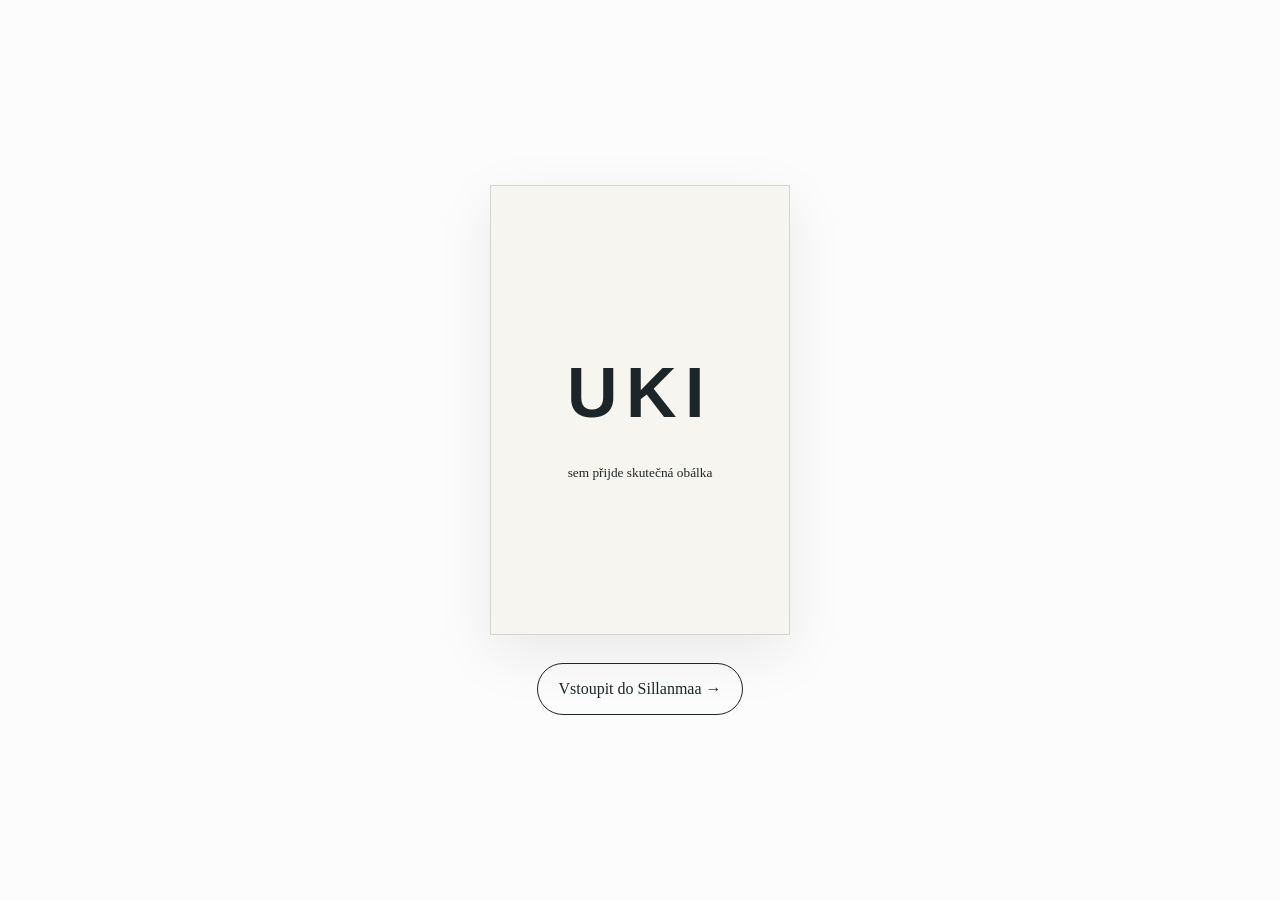
==== index.html @ 5e192d24 "Add files via upload" ====
<!doctype html>
<html lang="cs">
<head>
  <meta charset="utf-8">
  <meta name="viewport" content="width=device-width,initial-scale=1">
  <title>UKI</title>
  <link rel="stylesheet" href="style.css">
</head>
<body>
<main class="screen">
  <div class="enter-wrap fade-in">
    <div class="book-cover" aria-label="Zástupné místo pro skutečnou obálku knihy Uki">
      <div class="uki">UKI</div>
      <small>sem přijde skutečná obálka</small>
    </div>
    <a class="button" href="vstup.html">Vstoupit do Sillanmaa →</a>
  </div>
</main>
</body>
</html>
---- style.css ----
:root {
  --ink: #1c2528;
  --paper: #f7f5ef;
  --snow: #fbfcfb;
  --line: rgba(28, 37, 40, .16);
  --accent: #2d6f78;
}

* { box-sizing: border-box; }
html { scroll-behavior: smooth; }
body {
  margin: 0;
  color: var(--ink);
  background: var(--snow);
  font-family: Georgia, 'Times New Roman', serif;
  line-height: 1.65;
}

.screen {
  min-height: 100svh;
  display: grid;
  place-items: center;
  padding: 32px 20px;
}
.enter-wrap { text-align: center; }
.book-cover {
  width: min(72vw, 300px);
  aspect-ratio: 2 / 3;
  display: grid;
  place-content: center;
  gap: 10px;
  margin: 0 auto 28px;
  border: 1px solid var(--line);
  background: var(--paper);
  box-shadow: 0 18px 55px rgba(0,0,0,.08);
}
.uki, .brand {
  font-family: Arial, Helvetica, sans-serif;
  font-weight: 800;
  letter-spacing: .12em;
}
.uki { font-size: clamp(42px, 10vw, 70px); }
.button {
  display: inline-block;
  padding: 12px 20px;
  border: 1px solid var(--ink);
  border-radius: 999px;
  color: var(--ink);
  text-decoration: none;
  background: transparent;
  transition: .2s ease;
}
.button:hover { transform: translateY(-1px); background: var(--ink); color: white; }

.site-header {
  max-width: 980px;
  margin: 0 auto;
  padding: 26px 24px;
  display: flex;
  justify-content: space-between;
  align-items: center;
  gap: 24px;
  border-bottom: 1px solid var(--line);
}
.brand { color: var(--ink); text-decoration: none; font-size: 22px; }
nav { display: flex; gap: 20px; flex-wrap: wrap; }
nav a { color: var(--ink); text-decoration: none; font-family: Arial, Helvetica, sans-serif; font-size: 14px; }

.content-wrap { max-width: 820px; margin: 0 auto; padding: 54px 24px 100px; }
.paper-section { padding: 44px 0; border-bottom: 1px solid var(--line); }
.eyebrow {
  margin: 0 0 8px;
  font: 700 12px/1.3 Arial, Helvetica, sans-serif;
  letter-spacing: .15em;
  color: var(--accent);
}
h1, h2 { margin: 0 0 24px; font-weight: 500; line-height: 1.12; }
h1 { font-size: clamp(40px, 7vw, 68px); }
h2 { font-size: clamp(32px, 5vw, 48px); }
.prose { font-size: clamp(18px, 2.5vw, 21px); }
.prose p { margin: 0 0 1em; }
.sample-note { max-width: 620px; margin: 0 0 24px; font-size: 18px; }
.empty-note { display: none; font-style: italic; opacity: .65; }
.sample-section.is-empty .empty-note { display: block; }

@media (max-width: 620px) {
  .site-header { align-items: flex-start; }
  nav { justify-content: flex-end; gap: 10px 14px; }
  .content-wrap { padding-top: 28px; }
  .paper-section { padding: 36px 0; }
}
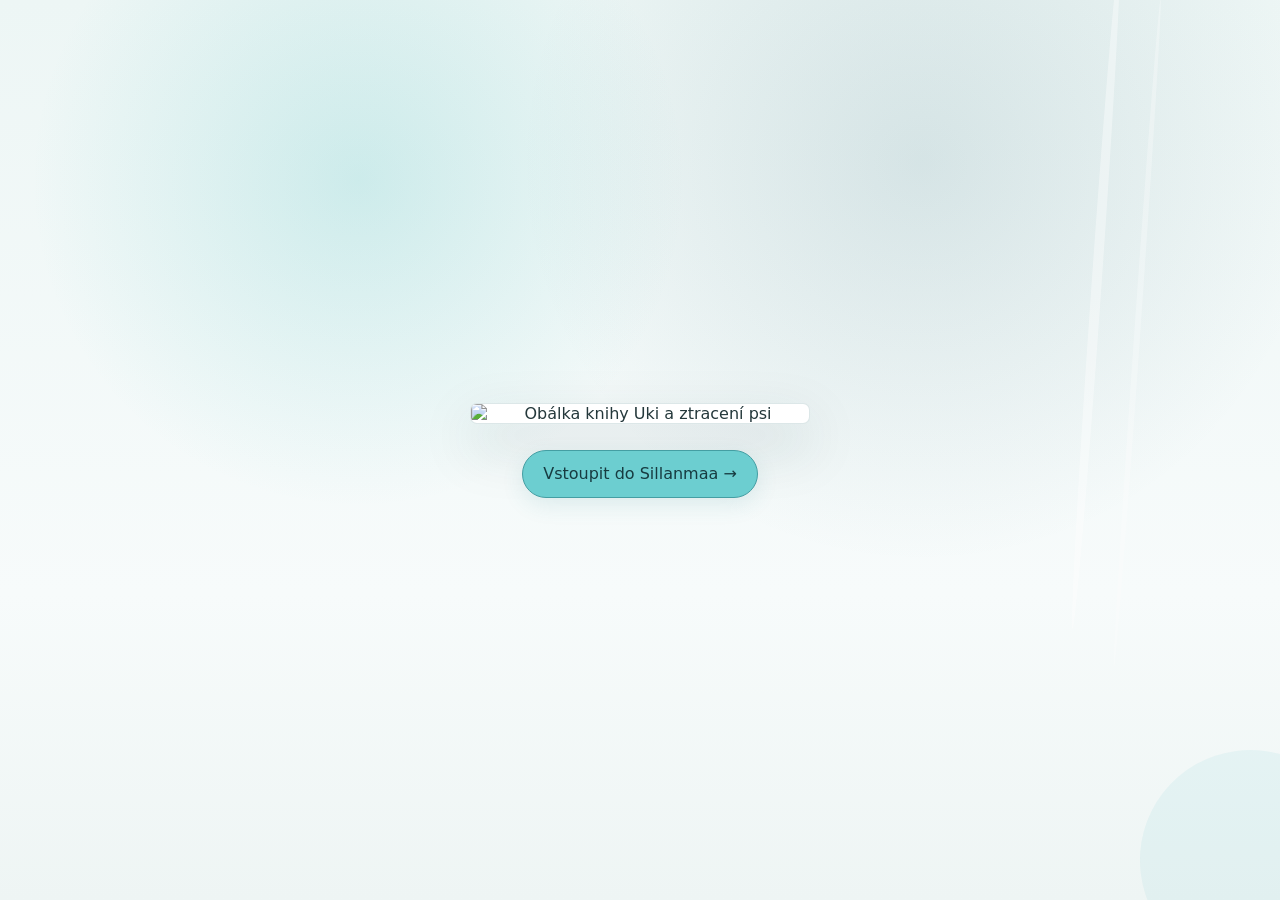
==== commit 13983ad1: "Add files via upload" ====
--- a/index.html
+++ b/index.html
@@ -3,17 +3,16 @@
 <head>
   <meta charset="utf-8">
   <meta name="viewport" content="width=device-width,initial-scale=1">
-  <title>UKI</title>
+  <title>UKI a ztracení psi</title>
   <link rel="stylesheet" href="style.css">
 </head>
 <body>
-<main class="screen">
+<main class="screen cover-screen">
   <div class="enter-wrap fade-in">
-    <div class="book-cover" aria-label="Zástupné místo pro skutečnou obálku knihy Uki">
-      <div class="uki">UKI</div>
-      <small>sem přijde skutečná obálka</small>
+    <div class="real-cover-wrap">
+      <img class="real-cover" src="assets/uki-cover.jpeg" alt="Obálka knihy Uki a ztracení psi">
     </div>
-    <a class="button" href="vstup.html">Vstoupit do Sillanmaa →</a>
+    <a class="button enter-sillanmaa" href="vstup.html">Vstoupit do Sillanmaa →</a>
   </div>
 </main>
 </body>
--- a/style.css
+++ b/style.css
@@ -1,91 +1,452 @@
-:root {
-  --ink: #1c2528;
-  --paper: #f7f5ef;
-  --snow: #fbfcfb;
-  --line: rgba(28, 37, 40, .16);
-  --accent: #2d6f78;
-}
-
-* { box-sizing: border-box; }
-html { scroll-behavior: smooth; }
-body {
-  margin: 0;
-  color: var(--ink);
-  background: var(--snow);
-  font-family: Georgia, 'Times New Roman', serif;
-  line-height: 1.65;
-}
-
-.screen {
-  min-height: 100svh;
-  display: grid;
-  place-items: center;
-  padding: 32px 20px;
-}
-.enter-wrap { text-align: center; }
-.book-cover {
-  width: min(72vw, 300px);
-  aspect-ratio: 2 / 3;
-  display: grid;
-  place-content: center;
-  gap: 10px;
-  margin: 0 auto 28px;
-  border: 1px solid var(--line);
-  background: var(--paper);
-  box-shadow: 0 18px 55px rgba(0,0,0,.08);
-}
-.uki, .brand {
-  font-family: Arial, Helvetica, sans-serif;
-  font-weight: 800;
-  letter-spacing: .12em;
-}
-.uki { font-size: clamp(42px, 10vw, 70px); }
-.button {
-  display: inline-block;
-  padding: 12px 20px;
-  border: 1px solid var(--ink);
-  border-radius: 999px;
-  color: var(--ink);
-  text-decoration: none;
-  background: transparent;
-  transition: .2s ease;
-}
-.button:hover { transform: translateY(-1px); background: var(--ink); color: white; }
-
-.site-header {
-  max-width: 980px;
-  margin: 0 auto;
-  padding: 26px 24px;
-  display: flex;
-  justify-content: space-between;
-  align-items: center;
-  gap: 24px;
-  border-bottom: 1px solid var(--line);
-}
-.brand { color: var(--ink); text-decoration: none; font-size: 22px; }
-nav { display: flex; gap: 20px; flex-wrap: wrap; }
-nav a { color: var(--ink); text-decoration: none; font-family: Arial, Helvetica, sans-serif; font-size: 14px; }
-
-.content-wrap { max-width: 820px; margin: 0 auto; padding: 54px 24px 100px; }
-.paper-section { padding: 44px 0; border-bottom: 1px solid var(--line); }
-.eyebrow {
-  margin: 0 0 8px;
-  font: 700 12px/1.3 Arial, Helvetica, sans-serif;
-  letter-spacing: .15em;
-  color: var(--accent);
-}
-h1, h2 { margin: 0 0 24px; font-weight: 500; line-height: 1.12; }
-h1 { font-size: clamp(40px, 7vw, 68px); }
-h2 { font-size: clamp(32px, 5vw, 48px); }
-.prose { font-size: clamp(18px, 2.5vw, 21px); }
-.prose p { margin: 0 0 1em; }
-.sample-note { max-width: 620px; margin: 0 0 24px; font-size: 18px; }
-.empty-note { display: none; font-style: italic; opacity: .65; }
-.sample-section.is-empty .empty-note { display: block; }
-
-@media (max-width: 620px) {
-  .site-header { align-items: flex-start; }
-  nav { justify-content: flex-end; gap: 10px 14px; }
-  .content-wrap { padding-top: 28px; }
-  .paper-section { padding: 36px 0; }
-}
+:root{
+  --ice:#f6fbfb;
+  --snow:#ffffff;
+  --mist:#e7f1f1;
+  --line:#c9dddd;
+  --turq:#5bbfc2;
+  --turq-dark:#3b9fa3;
+  --ink:#24383b;
+  --muted:#6a7f82;
+  --warm:#f3e7c2;
+}
+*{box-sizing:border-box}
+html{scroll-behavior:smooth}
+body{
+  margin:0;
+  font-family:Inter, ui-sans-serif, system-ui, -apple-system, BlinkMacSystemFont, "Segoe UI", sans-serif;
+  color:var(--ink);
+  background:var(--ice);
+}
+a{color:inherit;text-decoration:none}
+button,a.button{
+  font:inherit;
+}
+.page{
+  min-height:100vh;
+  display:flex;
+  flex-direction:column;
+}
+.screen{
+  min-height:100vh;
+  display:grid;
+  place-items:center;
+  padding:32px 20px;
+  position:relative;
+  overflow:hidden;
+}
+.screen::before,
+.screen::after{
+  content:"";
+  position:absolute;
+  width:10px;
+  height:75%;
+  background:rgba(255,255,255,.88);
+  border-radius:60%;
+  transform:rotate(4deg);
+  top:-5%;
+  right:14%;
+  box-shadow:44px 38px 0 -2px rgba(255,255,255,.68);
+  pointer-events:none;
+}
+.screen::after{
+  width:220px;
+  height:220px;
+  border-radius:50%;
+  background:rgba(91,191,194,.09);
+  box-shadow:none;
+  top:auto;
+  right:-80px;
+  bottom:-70px;
+}
+.enter-wrap{
+  position:relative;
+  z-index:2;
+  display:grid;
+  justify-items:center;
+  gap:26px;
+  text-align:center;
+}
+.book-cover{
+  width:min(54vw,320px);
+  aspect-ratio:2/3;
+  border:1px solid var(--line);
+  background:
+    linear-gradient(180deg,rgba(255,255,255,.82),rgba(224,239,239,.95)),
+    linear-gradient(145deg,var(--snow),var(--mist));
+  border-radius:8px;
+  box-shadow:0 20px 50px rgba(36,56,59,.10);
+  display:grid;
+  place-items:center;
+  padding:24px;
+  position:relative;
+  overflow:hidden;
+}
+.book-cover .uki{
+  font-family:Georgia, serif;
+  font-size:clamp(3.5rem,12vw,6.4rem);
+  line-height:.8;
+  color:var(--turq);
+  letter-spacing:-.06em;
+}
+.book-cover small{
+  position:absolute;
+  bottom:22px;
+  color:var(--muted);
+  letter-spacing:.14em;
+  text-transform:uppercase;
+}
+.button{
+  display:inline-flex;
+  align-items:center;
+  justify-content:center;
+  min-height:48px;
+  padding:0 20px;
+  border-radius:999px;
+  border:1px solid var(--turq-dark);
+  background:var(--turq);
+  color:#163438;
+  font-weight:750;
+  cursor:pointer;
+  transition:transform .18s ease, background .18s ease;
+}
+.button.secondary{
+  background:var(--snow);
+  border-color:var(--line);
+}
+.button:hover{transform:translateY(-1px)}
+.motto{
+  max-width:780px;
+  text-align:center;
+  z-index:2;
+}
+.motto h1{
+  font-family:Georgia, serif;
+  font-weight:400;
+  font-size:clamp(2.1rem,7vw,4.8rem);
+  margin:0 0 42px;
+}
+.motto .next{
+  opacity:.92;
+}
+.topbar{
+  width:min(1120px,calc(100% - 32px));
+  margin:20px auto 0;
+  display:flex;
+  justify-content:space-between;
+  align-items:center;
+  gap:16px;
+}
+.brand{
+  font-family:Georgia,serif;
+  font-size:1.4rem;
+  color:var(--turq-dark);
+  font-weight:700;
+}
+.back{
+  color:var(--muted);
+  font-size:.95rem;
+}
+.content{
+  width:min(1040px,calc(100% - 36px));
+  margin:0 auto;
+  padding:64px 0 80px;
+}
+.kicker{
+  text-transform:uppercase;
+  letter-spacing:.18em;
+  color:var(--muted);
+  font-weight:800;
+  font-size:.74rem;
+}
+h1,h2{
+  font-family:Georgia,serif;
+  font-weight:500;
+}
+.content h1{
+  font-size:clamp(2.1rem,6vw,4rem);
+  margin:.3rem 0 1rem;
+}
+.lead{
+  max-width:720px;
+  font-size:1.13rem;
+  line-height:1.75;
+  color:#42595c;
+}
+.crossroads{
+  width:min(1000px,calc(100% - 36px));
+  margin:0 auto;
+  padding:50px 0 80px;
+}
+.crossroads-head{
+  text-align:center;
+  margin-bottom:42px;
+}
+.crossroads-head h1{
+  font-size:clamp(2.2rem,6vw,4.2rem);
+  margin:.25rem 0 .65rem;
+}
+.crossroads-grid{
+  display:grid;
+  grid-template-columns:repeat(3,minmax(0,1fr));
+  gap:18px;
+}
+.cross-card{
+  min-height:190px;
+  border:1px solid var(--line);
+  background:rgba(255,255,255,.72);
+  border-radius:20px;
+  padding:24px;
+  display:flex;
+  flex-direction:column;
+  justify-content:flex-end;
+  transition:transform .18s ease,border-color .18s ease,background .18s ease;
+  position:relative;
+  overflow:hidden;
+}
+.cross-card::before{
+  content:"";
+  position:absolute;
+  top:18px;
+  right:20px;
+  width:32px;
+  height:32px;
+  border-top:1px solid var(--turq);
+  border-right:1px solid var(--turq);
+  opacity:.7;
+}
+.cross-card:hover{
+  transform:translateY(-3px);
+  border-color:#8fc8ca;
+  background:#fff;
+}
+.cross-card h2{
+  margin:0 0 7px;
+  font-size:1.55rem;
+}
+.cross-card p{
+  margin:0;
+  color:var(--muted);
+  line-height:1.5;
+}
+.cards{
+  margin-top:34px;
+  display:grid;
+  grid-template-columns:repeat(3,minmax(0,1fr));
+  gap:18px;
+}
+.card{
+  border:1px solid var(--line);
+  border-radius:18px;
+  background:rgba(255,255,255,.76);
+  padding:22px;
+}
+.card h2{margin:.1rem 0 .6rem}
+.placeholder{
+  border:1px dashed #a8c9ca;
+  background:linear-gradient(145deg,#fafdfe,#e4f0ef);
+  border-radius:18px;
+  min-height:210px;
+  display:grid;
+  place-items:center;
+  color:var(--muted);
+  text-align:center;
+  padding:24px;
+}
+.gallery{
+  margin-top:34px;
+  display:grid;
+  grid-template-columns:repeat(3,minmax(0,1fr));
+  gap:16px;
+}
+.gallery .placeholder{aspect-ratio:4/3;min-height:0}
+.audio-box{
+  margin-top:36px;
+  max-width:680px;
+  border:1px solid var(--line);
+  background:#fff;
+  border-radius:20px;
+  padding:24px;
+}
+.audio-row{
+  display:flex;
+  gap:16px;
+  align-items:center;
+}
+.play{
+  width:48px;height:48px;border-radius:50%;border:1px solid var(--turq-dark);
+  background:var(--turq);cursor:pointer;font-size:1rem;
+}
+.progress{
+  height:4px;background:var(--mist);border-radius:999px;margin-top:18px;overflow:hidden
+}
+.progress span{
+  display:block;height:100%;width:0;background:var(--turq);transition:width .35s ease
+}
+.timeline{
+  margin-top:36px;
+  display:grid;
+  gap:16px;
+}
+.timeline .card{display:grid;grid-template-columns:64px 1fr;gap:18px}
+.num{
+  font-family:Georgia,serif;
+  font-size:2rem;
+  color:var(--turq-dark);
+}
+.events{
+  margin-top:34px;
+  border-top:1px solid var(--line);
+}
+.event{
+  display:grid;
+  grid-template-columns:90px 1fr;
+  gap:18px;
+  padding:22px 0;
+  border-bottom:1px solid var(--line);
+}
+.event-date{
+  font-weight:800;
+  color:var(--turq-dark);
+}
+.quote{
+  margin-top:32px;
+  max-width:720px;
+  border-left:3px solid var(--turq);
+  padding-left:20px;
+  font-family:Georgia,serif;
+  font-size:1.35rem;
+  line-height:1.55;
+}
+.footer{
+  margin-top:auto;
+  padding:28px 18px 38px;
+  text-align:center;
+  color:var(--muted);
+  font-size:.9rem;
+}
+.fade-in{animation:fade .7s ease both}
+@keyframes fade{from{opacity:0;transform:translateY(6px)}to{opacity:1;transform:none}}
+@media (max-width:760px){
+  .crossroads-grid,.cards,.gallery{grid-template-columns:1fr}
+  .topbar{margin-top:14px}
+  .content{padding-top:46px}
+}
+@media (prefers-reduced-motion:reduce){
+  *{scroll-behavior:auto!important;animation:none!important;transition:none!important}
+}
+
+
+/* --- Vstupní stránka podle skutečné obálky Uki --- */
+.cover-screen{
+  background:
+    radial-gradient(circle at 28% 20%, rgba(45,180,181,.18), transparent 28%),
+    radial-gradient(circle at 72% 18%, rgba(24,88,105,.12), transparent 34%),
+    linear-gradient(180deg,#edf6f5 0%,#f7fbfb 66%,#eef5f4 100%);
+}
+.cover-screen::before{
+  opacity:.45;
+}
+.real-cover-wrap{
+  width:min(58vw,340px);
+  border-radius:7px;
+  overflow:hidden;
+  box-shadow:0 22px 55px rgba(21,55,63,.18);
+  border:1px solid rgba(80,133,140,.20);
+  background:#fff;
+}
+.real-cover{
+  display:block;
+  width:100%;
+  height:auto;
+}
+.enter-sillanmaa{
+  background:#6cced0;
+  color:#173b40;
+  border-color:#449ea3;
+  box-shadow:0 7px 22px rgba(45,134,140,.12);
+}
+.enter-sillanmaa:hover{
+  background:#79d5d6;
+}
+@media (max-width:560px){
+  .real-cover-wrap{width:min(76vw,320px)}
+}
+
+
+/* --- Jak vznikla Uki --- */
+.story-block{
+  max-width:780px;
+  margin-top:34px;
+  font-family:Georgia,serif;
+  font-size:1.14rem;
+  line-height:1.9;
+  color:#354b4e;
+}
+.story-block p{margin:0 0 1.35rem}
+.story-block blockquote{
+  margin:28px 0;
+  padding:18px 22px;
+  border-left:3px solid var(--turq);
+  background:rgba(255,255,255,.62);
+  font-size:1.35rem;
+  font-style:italic;
+}
+.story-emphasis{
+  font-size:1.35rem;
+  color:var(--turq-dark);
+}
+.story-ending{
+  font-size:1.28rem;
+}
+.origin-gallery,
+.timeline-section{
+  margin-top:64px;
+}
+.origin-gallery h2{
+  font-size:clamp(1.8rem,4vw,2.6rem);
+  margin:.3rem 0 .8rem;
+}
+
+
+/* --- Původní ilustrace Uki --- */
+.origin-images{display:grid;grid-template-columns:1fr 1fr;gap:26px;margin-top:28px;align-items:start}
+.origin-images figure{margin:0;background:rgba(255,255,255,.68);padding:12px;border:1px solid rgba(80,133,140,.18);border-radius:12px}
+.origin-images img{display:block;width:100%;height:auto;border-radius:7px}
+.origin-images figcaption{text-align:center;color:var(--muted);font-size:.88rem;padding:10px 4px 2px}
+
+/* --- Pointa / kampaň --- */
+.campaign-actions{margin:58px auto 0;max-width:780px;display:flex;flex-wrap:wrap;justify-content:center;gap:14px;text-align:center}
+.campaign-button{min-width:250px;background:#6cced0;color:#173b40;border-color:#449ea3}
+.campaign-button-alt{background:transparent;color:var(--turq-dark);border:1px solid var(--turq)}
+.campaign-note{flex-basis:100%;margin:8px auto 0;color:var(--muted);font-size:.92rem;line-height:1.55}
+@media (max-width:760px){.origin-images{grid-template-columns:1fr}.campaign-actions{margin-top:42px}.campaign-button{width:100%}}
+
+/* --- doplnění: kniha, PDF ukázka a cesta na sever --- */
+.book-section,
+.sample-box,
+.travel-teaser {
+  margin-top: 2.6rem;
+}
+.cms-prose p {
+  margin: 0 0 1em;
+}
+.sample-box {
+  padding: 2rem;
+  border: 1px solid rgba(30, 48, 55, .14);
+  border-radius: 24px;
+  background: rgba(255,255,255,.55);
+}
+.sample-box .button { margin-top: .8rem; }
+.muted { opacity: .62; font-size: .95rem; }
+.travel-teaser {
+  max-width: 760px;
+  margin-inline: auto;
+  text-align: center;
+  padding: 2.4rem 2rem;
+  border-top: 1px solid rgba(30,48,55,.14);
+}
+.travel-teaser p { max-width: 580px; margin: .8rem auto 1.5rem; }
+.travel-page .quote { margin: 2rem 0; }
+@media (max-width: 640px) {
+  .sample-box, .travel-teaser { padding: 1.4rem 1rem; }
+}
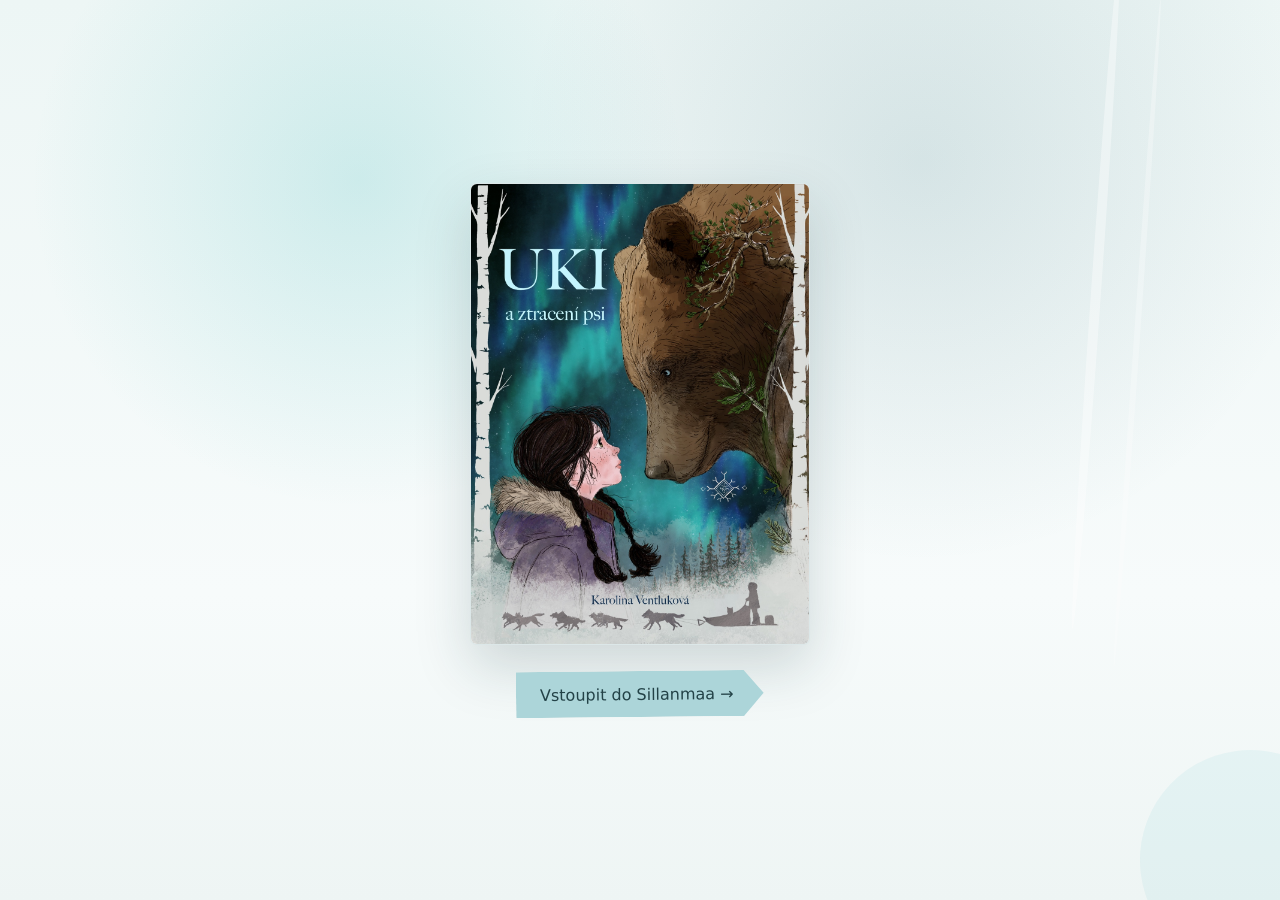
==== commit 21c8f993: "Use bookmark styling on Sillanmaa entry button" ====
--- a/index.html
+++ b/index.html
@@ -5,6 +5,7 @@
   <meta name="viewport" content="width=device-width,initial-scale=1">
   <title>UKI a ztracení psi</title>
   <link rel="stylesheet" href="style.css">
+  <link rel="stylesheet" href="button-bookmarks.css?v=1">
 </head>
 <body>
 <main class="screen cover-screen">
--- a/style.css
+++ b/style.css
@@ -450,3 +450,529 @@
 @media (max-width: 640px) {
   .sample-box, .travel-teaser { padding: 1.4rem 1rem; }
 }
+
+
+/* CMS galerie a poslech */
+.cms-gallery{align-items:start}
+.gallery-item{margin:0;background:rgba(255,255,255,.72);border:1px solid rgba(28,60,67,.12);border-radius:16px;overflow:hidden;box-shadow:0 12px 34px rgba(20,48,54,.08)}
+.gallery-item img{display:block;width:100%;height:auto;aspect-ratio:4/3;object-fit:cover;background:#f3f6f5}
+.gallery-item figcaption{padding:14px 16px 16px;display:grid;gap:5px;color:var(--muted);line-height:1.45}
+.gallery-item figcaption strong{color:var(--ink);font-size:1rem}
+.gallery-item figcaption span{font-size:.92rem}
+.gallery-empty{text-align:center;margin:28px auto}
+.listen-page{max-width:900px}
+.listen-section{margin:34px 0 46px;padding:28px;border:1px solid rgba(28,60,67,.12);border-radius:20px;background:rgba(255,255,255,.58)}
+.listen-section h2{margin:.3rem 0 .6rem}
+.cms-audio audio{display:block;width:100%;margin-top:18px}
+.youtube-wrap{position:relative;width:100%;aspect-ratio:16/9;margin-top:20px;border-radius:18px;overflow:hidden;background:#111;box-shadow:0 14px 35px rgba(18,42,48,.12)}
+.youtube-wrap iframe{position:absolute;inset:0;width:100%;height:100%;border:0}
+.text-link{display:inline-block;margin-top:8px;color:var(--turq-dark);font-weight:700;text-decoration:none}
+.text-link:hover{text-decoration:underline}
+@media (max-width:760px){.listen-section{padding:22px 18px}.gallery-item img{aspect-ratio:auto}}
+
+
+/* --- definitivní oprava CMS galerie: celý obraz i na desktopu --- */
+.cms-gallery > .gallery-item{
+  display:flex;
+  flex-direction:column;
+  width:100%;
+  max-width:320px;
+  overflow:hidden;
+}
+.cms-gallery > .gallery-item > img{
+  display:block !important;
+  width:100% !important;
+  height:330px !important;
+  max-width:none !important;
+  max-height:none !important;
+  margin:0 !important;
+  padding:6px !important;
+  box-sizing:border-box !important;
+  object-fit:contain !important;
+  object-position:center center !important;
+  background:#fff !important;
+}
+.cms-gallery > .gallery-item > figcaption{
+  margin-top:auto;
+}
+@media (max-width:620px){
+  .cms-gallery > .gallery-item > img{
+    height:250px !important;
+    padding:5px !important;
+  }
+}
+/* =========================================================
+   SILLANMAA — NOČNÍ REŽIM
+   ========================================================= */
+
+.sillanmaa-page {
+  position: relative;
+  overflow-x: hidden;
+}
+
+.sillanmaa-page .page {
+  position: relative;
+  z-index: 2;
+}
+
+/* Vrstva noční oblohy */
+.sillanmaa-page .night-sky {
+  position: fixed;
+  inset: 0;
+  z-index: 0;
+  pointer-events: none;
+  opacity: 0;
+  overflow: hidden;
+
+  background:
+    radial-gradient(
+      circle at 50% 15%,
+      rgba(47, 88, 111, 0.24),
+      transparent 44%
+    ),
+    linear-gradient(
+      180deg,
+      #071926 0%,
+      #0a2230 48%,
+      #102c38 100%
+    );
+
+  transition: opacity 3s ease;
+}
+
+/* Zapnutí noci */
+.sillanmaa-page.is-night {
+  background: #071926;
+  color: #eef7f7;
+}
+
+.sillanmaa-page.is-night .night-sky {
+  opacity: 1;
+}
+
+.sillanmaa-page.is-night .page {
+  background: transparent;
+}
+
+/* Texty */
+.sillanmaa-page.is-night .brand {
+  color: #6fd1cf;
+}
+
+.sillanmaa-page.is-night .back,
+.sillanmaa-page.is-night .lead,
+.sillanmaa-page.is-night .campaign-note,
+.sillanmaa-page.is-night .travel-teaser p,
+.sillanmaa-page.is-night .footer {
+  color: rgba(232, 244, 246, 0.74);
+}
+
+.sillanmaa-page.is-night .kicker {
+  color: #6fd1cf;
+}
+
+.sillanmaa-page.is-night .crossroads-head h1,
+.sillanmaa-page.is-night .cross-card h2,
+.sillanmaa-page.is-night .travel-teaser h2 {
+  color: #f7fbfb;
+}
+
+/* Karty */
+.sillanmaa-page.is-night .cross-card {
+  background: rgba(7, 28, 40, 0.58);
+  border-color: rgba(112, 197, 201, 0.28);
+  box-shadow:
+    0 18px 45px rgba(0, 0, 0, 0.14),
+    inset 0 1px 0 rgba(255, 255, 255, 0.025);
+
+  backdrop-filter: blur(10px);
+  -webkit-backdrop-filter: blur(10px);
+}
+
+.sillanmaa-page.is-night .cross-card p {
+  color: rgba(232, 244, 246, 0.78);
+}
+
+.sillanmaa-page.is-night .cross-card::after {
+  border-color: rgba(111, 209, 207, 0.85);
+}
+
+.sillanmaa-page.is-night .cross-card:hover {
+  background: rgba(10, 39, 53, 0.68);
+  border-color: rgba(111, 209, 207, 0.48);
+}
+
+/* Travel blok */
+.sillanmaa-page.is-night .travel-teaser {
+  background: rgba(8, 30, 42, 0.42);
+  border-color: rgba(112, 197, 201, 0.2);
+}
+
+/* Tlačítka */
+.sillanmaa-page.is-night .button {
+  box-shadow: none;
+}
+
+.sillanmaa-page.is-night .button.secondary {
+  color: #eaf8f8;
+  border-color: rgba(111, 209, 207, 0.5);
+  background: rgba(8, 33, 45, 0.5);
+}
+
+/* =========================================================
+   POLÁRNÍ ZÁŘE
+   ========================================================= */
+
+.sillanmaa-page .aurora {
+  position: absolute;
+  top: -18vh;
+  left: -20vw;
+  width: 140vw;
+  height: 110vh;
+
+  opacity: 0;
+  filter: blur(28px);
+
+  transform-origin: center top;
+  transition:
+    opacity 42s ease-in-out,
+    transform 58s ease-in-out;
+}
+
+/* Hlavní zelenotyrkysová záře */
+.sillanmaa-page .aurora-one {
+  background:
+    radial-gradient(
+      ellipse at 38% 30%,
+      rgba(84, 221, 189, 0.34) 0%,
+      rgba(62, 182, 169, 0.22) 24%,
+      transparent 58%
+    );
+
+  transform:
+    rotate(-10deg)
+    scaleX(0.9)
+    translateY(-3%);
+}
+
+/* Druhý závoj */
+.sillanmaa-page .aurora-two {
+  background:
+    radial-gradient(
+      ellipse at 67% 34%,
+      rgba(87, 208, 189, 0.25) 0%,
+      rgba(54, 144, 159, 0.16) 30%,
+      transparent 61%
+    );
+
+  transform:
+    rotate(11deg)
+    scaleX(0.82)
+    translateY(5%);
+}
+
+/* Slabý studený nádech */
+.sillanmaa-page .aurora-three {
+  background:
+    radial-gradient(
+      ellipse at 50% 18%,
+      rgba(107, 128, 205, 0.14) 0%,
+      rgba(89, 104, 173, 0.08) 31%,
+      transparent 64%
+    );
+
+  transform:
+    rotate(-3deg)
+    scaleX(1.08);
+}
+
+/* Záře se začne objevovat */
+.sillanmaa-page.is-night.aurora-visible .aurora {
+  opacity: 1;
+}
+
+.sillanmaa-page.is-night.aurora-visible .aurora-one {
+  transform:
+    rotate(-6deg)
+    scaleX(1.04)
+    translateY(5%);
+}
+
+.sillanmaa-page.is-night.aurora-visible .aurora-two {
+  transform:
+    rotate(7deg)
+    scaleX(0.94)
+    translateY(-1%);
+}
+
+.sillanmaa-page.is-night.aurora-visible .aurora-three {
+  transform:
+    rotate(2deg)
+    scaleX(1.14)
+    translateY(3%);
+}
+
+/* Maximum — stále jemné, žádná diskotéka */
+.sillanmaa-page.is-night.aurora-peak .aurora-one {
+  opacity: 0.88;
+}
+
+.sillanmaa-page.is-night.aurora-peak .aurora-two {
+  opacity: 0.72;
+}
+
+.sillanmaa-page.is-night.aurora-peak .aurora-three {
+  opacity: 0.58;
+}
+
+/* Statická varianta při omezeném pohybu */
+.sillanmaa-page.is-night.aurora-static .aurora-one {
+  opacity: 0.22;
+}
+
+.sillanmaa-page.is-night.aurora-static .aurora-two {
+  opacity: 0.14;
+}
+
+.sillanmaa-page.is-night.aurora-static .aurora-three {
+  opacity: 0.08;
+}
+
+/* Mobil */
+@media (max-width: 760px) {
+  .sillanmaa-page .aurora {
+    top: -10vh;
+    left: -45vw;
+    width: 190vw;
+    height: 105vh;
+    filter: blur(24px);
+  }
+
+  .sillanmaa-page.is-night .cross-card {
+    background: rgba(7, 28, 40, 0.64);
+  }
+}
+/* FINÁLNÍ TVAR AURORY */
+
+.sillanmaa-page .aurora-one,
+.sillanmaa-page .aurora-two,
+.sillanmaa-page .aurora-three {
+  opacity: 0;
+  mix-blend-mode: screen;
+}
+
+.sillanmaa-page .aurora-one {
+  top: -8vh;
+  left: -18vw;
+  width: 150vw;
+  height: 85vh;
+  filter: blur(18px);
+
+  background:
+    linear-gradient(
+      105deg,
+      transparent 6%,
+      rgba(70, 235, 185, 0.00) 15%,
+      rgba(70, 235, 185, 0.22) 23%,
+      rgba(100, 240, 200, 0.42) 30%,
+      rgba(57, 205, 181, 0.18) 38%,
+      transparent 47%,
+      rgba(84, 220, 194, 0.18) 58%,
+      rgba(95, 233, 205, 0.34) 66%,
+      transparent 77%
+    );
+
+  transform: rotate(-7deg) skewX(-9deg);
+}
+
+.sillanmaa-page .aurora-two {
+  top: -14vh;
+  left: -25vw;
+  width: 160vw;
+  height: 92vh;
+  filter: blur(24px);
+
+  background:
+    linear-gradient(
+      82deg,
+      transparent 12%,
+      rgba(62, 160, 190, 0.00) 21%,
+      rgba(63, 193, 190, 0.18) 31%,
+      rgba(88, 225, 190, 0.32) 39%,
+      transparent 48%,
+      rgba(77, 182, 204, 0.16) 61%,
+      rgba(81, 204, 190, 0.28) 70%,
+      transparent 82%
+    );
+
+  transform: rotate(5deg) skewX(8deg);
+}
+
+.sillanmaa-page .aurora-three {
+  top: -18vh;
+  left: -10vw;
+  width: 135vw;
+  height: 78vh;
+  filter: blur(30px);
+
+  background:
+    linear-gradient(
+      115deg,
+      transparent 18%,
+      rgba(86, 110, 190, 0.00) 28%,
+      rgba(92, 130, 205, 0.13) 39%,
+      rgba(84, 166, 197, 0.20) 48%,
+      transparent 61%,
+      rgba(107, 102, 190, 0.10) 70%,
+      transparent 80%
+    );
+
+  transform: rotate(-3deg);
+}
+
+.sillanmaa-page.is-night.aurora-visible .aurora-one {
+  opacity: 0.78;
+  transform: rotate(-4deg) skewX(-5deg) translateY(4%);
+}
+
+.sillanmaa-page.is-night.aurora-visible .aurora-two {
+  opacity: 0.58;
+  transform: rotate(2deg) skewX(5deg) translateY(-2%);
+}
+
+.sillanmaa-page.is-night.aurora-visible .aurora-three {
+  opacity: 0.38;
+  transform: rotate(1deg) translateY(3%);
+}
+
+.sillanmaa-page.is-night.aurora-peak .aurora-one {
+  opacity: 0.95;
+}
+
+.sillanmaa-page.is-night.aurora-peak .aurora-two {
+  opacity: 0.72;
+}
+
+.sillanmaa-page.is-night.aurora-peak .aurora-three {
+  opacity: 0.48;
+}
+/* FINÁLNÍ RYCHLOST POHYBU AURORY */
+.sillanmaa-page .aurora {
+  transition:
+    opacity 30s ease-in-out,
+    transform 38s ease-in-out;
+}
+
+/* =========================================================
+   TULI V POLÁRNÍ ZÁŘI
+   ========================================================= */
+
+.sillanmaa-page .tuli-ghost {
+  position: absolute;
+  top: 11%;
+  left: 50%;
+  width: min(48vw, 220px);
+  height: auto;
+
+  transform: translateX(-50%) scale(0.94);
+
+  opacity: 0;
+  filter: blur(0.14px);
+  mix-blend-mode: screen;
+
+  pointer-events: none;
+
+  transition:
+    opacity 0.35s ease-in-out,
+    transform 2s ease-out;
+}
+
+/* Tuli se ukáže jen na dvě sekundy na vrcholu */
+.sillanmaa-page.is-night.tuli-visible .tuli-ghost {
+  opacity: 0.088;
+  transform: translateX(-50%) scale(1);
+}
+
+@media (max-width: 760px) {
+  .sillanmaa-page .tuli-ghost {
+    top: 12%;
+    width: min(55vw, 300px);
+  }
+}
+/* Bílý los – vstup do Sillanmaa */
+.vstup-page .screen::before {
+  display: none;
+}
+
+.vstup-page .screen::after {
+  content: "";
+  position: absolute;
+  top: auto;
+  right: -70px;
+  bottom: -40px;
+  width: min(58vw, 680px);
+  height: min(78vh, 760px);
+  border-radius: 0;
+  transform: none;
+  box-shadow: none;
+  background: url("media/illustrations/image3.png") center 62% / auto 135% no-repeat;
+  opacity: 0.62;
+  z-index: 1;
+  pointer-events: none;
+}
+
+@media (max-width: 700px) {
+  .vstup-page .screen::after {
+    right: -120px;
+    bottom: -85px;
+    width: 430px;
+    height: 520px;
+    background-size: auto 140%;
+    background-position: center 62%;
+    opacity: 0.44;
+  }
+}
+/* --- O autorce --- */
+.author-medallion{
+  margin-top:64px;
+}
+
+.author-box{
+  display:grid;
+  grid-template-columns:260px 1fr;
+  gap:32px;
+  align-items:start;
+  margin-top:22px;
+}
+
+.author-photo{
+  width:100%;
+  max-width:260px;
+}
+
+.author-photo img{
+  display:block;
+  width:100%;
+  height:auto;
+  aspect-ratio:1/1;
+  object-fit:cover;
+  border-radius:18px;
+  border:1px solid rgba(80,133,140,.18);
+  box-shadow:0 14px 34px rgba(20,48,54,.10);
+}
+
+.author-text h2{
+  margin-top:0;
+}
+
+@media (max-width:760px){
+  .author-box{
+    grid-template-columns:1fr;
+    gap:22px;
+  }
+
+  .author-photo{
+    max-width:220px;
+    margin:0 auto;
+  }
+}
--- a/button-bookmarks.css
+++ b/button-bookmarks.css
@@ -0,0 +1,47 @@
+/* UKI — malá navigační tlačítka jako knižní záložky */
+
+.enter-sillanmaa,
+.vstup-page .motto .next {
+  position: relative;
+  min-height: 46px;
+  padding: 0 30px 0 24px;
+  border: 0;
+  border-radius: 0;
+  background: #b8dde0;
+  color: #234247;
+  box-shadow: 0 5px 14px rgba(35, 66, 71, .10);
+  clip-path: polygon(0 0, 92% 0, 100% 50%, 92% 100%, 0 100%);
+  transition: transform .18s ease, background .18s ease, box-shadow .18s ease;
+}
+
+.enter-sillanmaa {
+  transform: rotate(-0.6deg);
+  background: #acd5d9;
+}
+
+.vstup-page .motto .next {
+  transform: rotate(0.5deg);
+  background: #cfE4e4;
+}
+
+.enter-sillanmaa:hover,
+.vstup-page .motto .next:hover {
+  transform: translateX(7px);
+  background: #9fcfd3;
+  box-shadow: 0 7px 18px rgba(35, 66, 71, .13);
+}
+
+.enter-sillanmaa:focus-visible,
+.vstup-page .motto .next:focus-visible {
+  outline: 2px solid #3b9fa3;
+  outline-offset: 4px;
+}
+
+@media (max-width: 560px) {
+  .enter-sillanmaa,
+  .vstup-page .motto .next {
+    min-height: 44px;
+    padding-left: 22px;
+    padding-right: 28px;
+  }
+}
